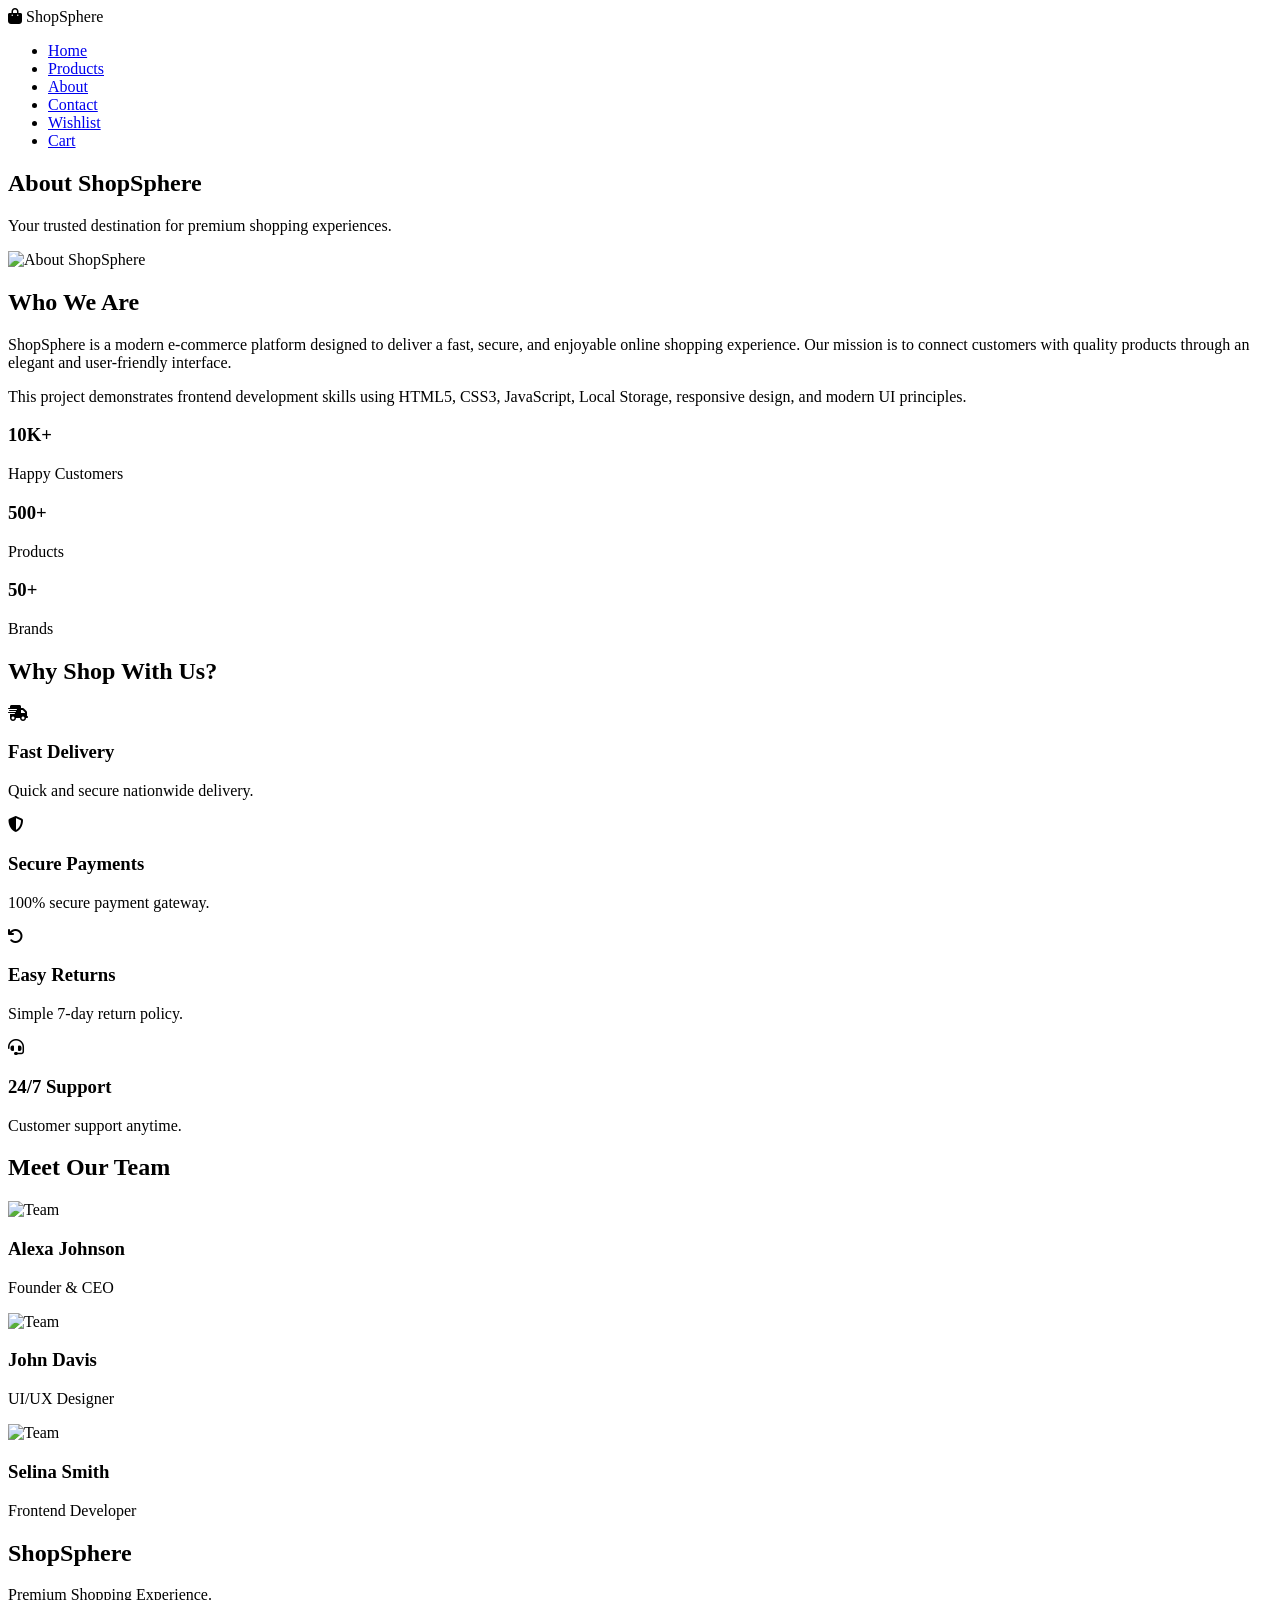
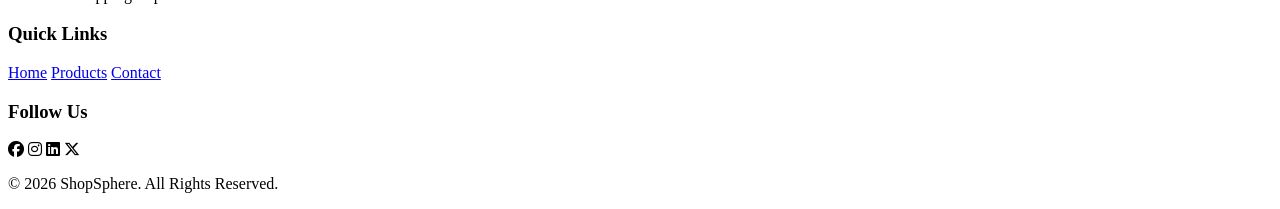
==== about.html @ de096b9e "Add files via upload" ====
<!DOCTYPE html>
<html lang="en">

<head>

    <meta charset="UTF-8">
    <meta name="viewport" content="width=device-width, initial-scale=1.0">

    <title>About Us | ShopSphere</title>

    <!-- Google Font -->
    <link href="https://fonts.googleapis.com/css2?family=Poppins:wght@300;400;500;600;700;800&display=swap" rel="stylesheet">

    <!-- Font Awesome -->
    <link rel="stylesheet"
    href="https://cdnjs.cloudflare.com/ajax/libs/font-awesome/6.6.0/css/all.min.css">

    <!-- CSS -->
    <link rel="stylesheet" href="css/style.css">
    <link rel="stylesheet" href="css/about.css">

</head>

<body>

<!-- Animated Background -->

<div class="gradient-bg">

    <div class="blob blob1"></div>
    <div class="blob blob2"></div>
    <div class="blob blob3"></div>

</div>

<!-- Navbar -->

<header>

<nav class="navbar">

<div class="logo">

<i class="fa-solid fa-bag-shopping"></i>

<span>ShopSphere</span>

</div>

<ul class="nav-links">

<li><a href="index.html">Home</a></li>

<li><a href="products.html">Products</a></li>

<li><a href="about.html" class="active">About</a></li>

<li><a href="contact.html">Contact</a></li>

<li><a href="wishlist.html">Wishlist</a></li>

<li><a href="cart.html">Cart</a></li>

</ul>

</nav>

</header>

<!-- Hero -->

<section class="about-hero">

<h1>About ShopSphere</h1>

<p>

Your trusted destination for premium shopping experiences.

</p>

</section>

<!-- About -->

<section class="about-container">

<div class="about-image">

<img
src="assets/about-shopping.jpg"
alt="About ShopSphere">

</div>

<div class="about-content">

<h2>Who We Are</h2>

<p>

ShopSphere is a modern e-commerce platform designed to deliver a fast, secure,
and enjoyable online shopping experience. Our mission is to connect customers
with quality products through an elegant and user-friendly interface.

</p>

<p>

This project demonstrates frontend development skills using HTML5, CSS3,
JavaScript, Local Storage, responsive design, and modern UI principles.

</p>

<div class="stats">

<div class="stat-card">

<h3>10K+</h3>

<p>Happy Customers</p>

</div>

<div class="stat-card">

<h3>500+</h3>

<p>Products</p>

</div>

<div class="stat-card">

<h3>50+</h3>

<p>Brands</p>

</div>

</div>

</div>

</section>

<!-- Features -->

<section class="features">

<h2 class="section-title">

Why Shop With Us?

</h2>

<div class="feature-grid">

<div class="feature-card">

<i class="fa-solid fa-truck-fast"></i>

<h3>Fast Delivery</h3>

<p>

Quick and secure nationwide delivery.

</p>

</div>

<div class="feature-card">

<i class="fa-solid fa-shield-halved"></i>

<h3>Secure Payments</h3>

<p>

100% secure payment gateway.

</p>

</div>

<div class="feature-card">

<i class="fa-solid fa-arrow-rotate-left"></i>

<h3>Easy Returns</h3>

<p>

Simple 7-day return policy.

</p>

</div>

<div class="feature-card">

<i class="fa-solid fa-headset"></i>

<h3>24/7 Support</h3>

<p>

Customer support anytime.

</p>

</div>

</div>

</section>

<!-- Team -->

<section class="team">

<h2 class="section-title">

Meet Our Team

</h2>

<div class="team-grid">

<div class="team-card">

<img src="assets/team1.png" alt="Team">

<h3>Alexa Johnson</h3>

<p>Founder & CEO</p>

</div>

<div class="team-card">

<img src="assets/team2.png" alt="Team">

<h3>John Davis</h3>

<p>UI/UX Designer</p>

</div>

<div class="team-card">

<img src="assets/team3.png" alt="Team">

<h3>Selina Smith</h3>

<p>Frontend Developer</p>

</div>

</div>

</section>

<!-- Footer -->

<footer>

<div class="footer-content">

<div>

<h2>ShopSphere</h2>

<p>

Premium Shopping Experience.

</p>

</div>

<div>

<h3>Quick Links</h3>

<a href="index.html">Home</a>

<a href="products.html">Products</a>

<a href="contact.html">Contact</a>

</div>

<div>

<h3>Follow Us</h3>

<i class="fab fa-facebook"></i>

<i class="fab fa-instagram"></i>

<i class="fab fa-linkedin"></i>

<i class="fab fa-x-twitter"></i>

</div>

</div>

<p class="copyright">

© 2026 ShopSphere. All Rights Reserved.

</p>

</footer>

</body>

</html>
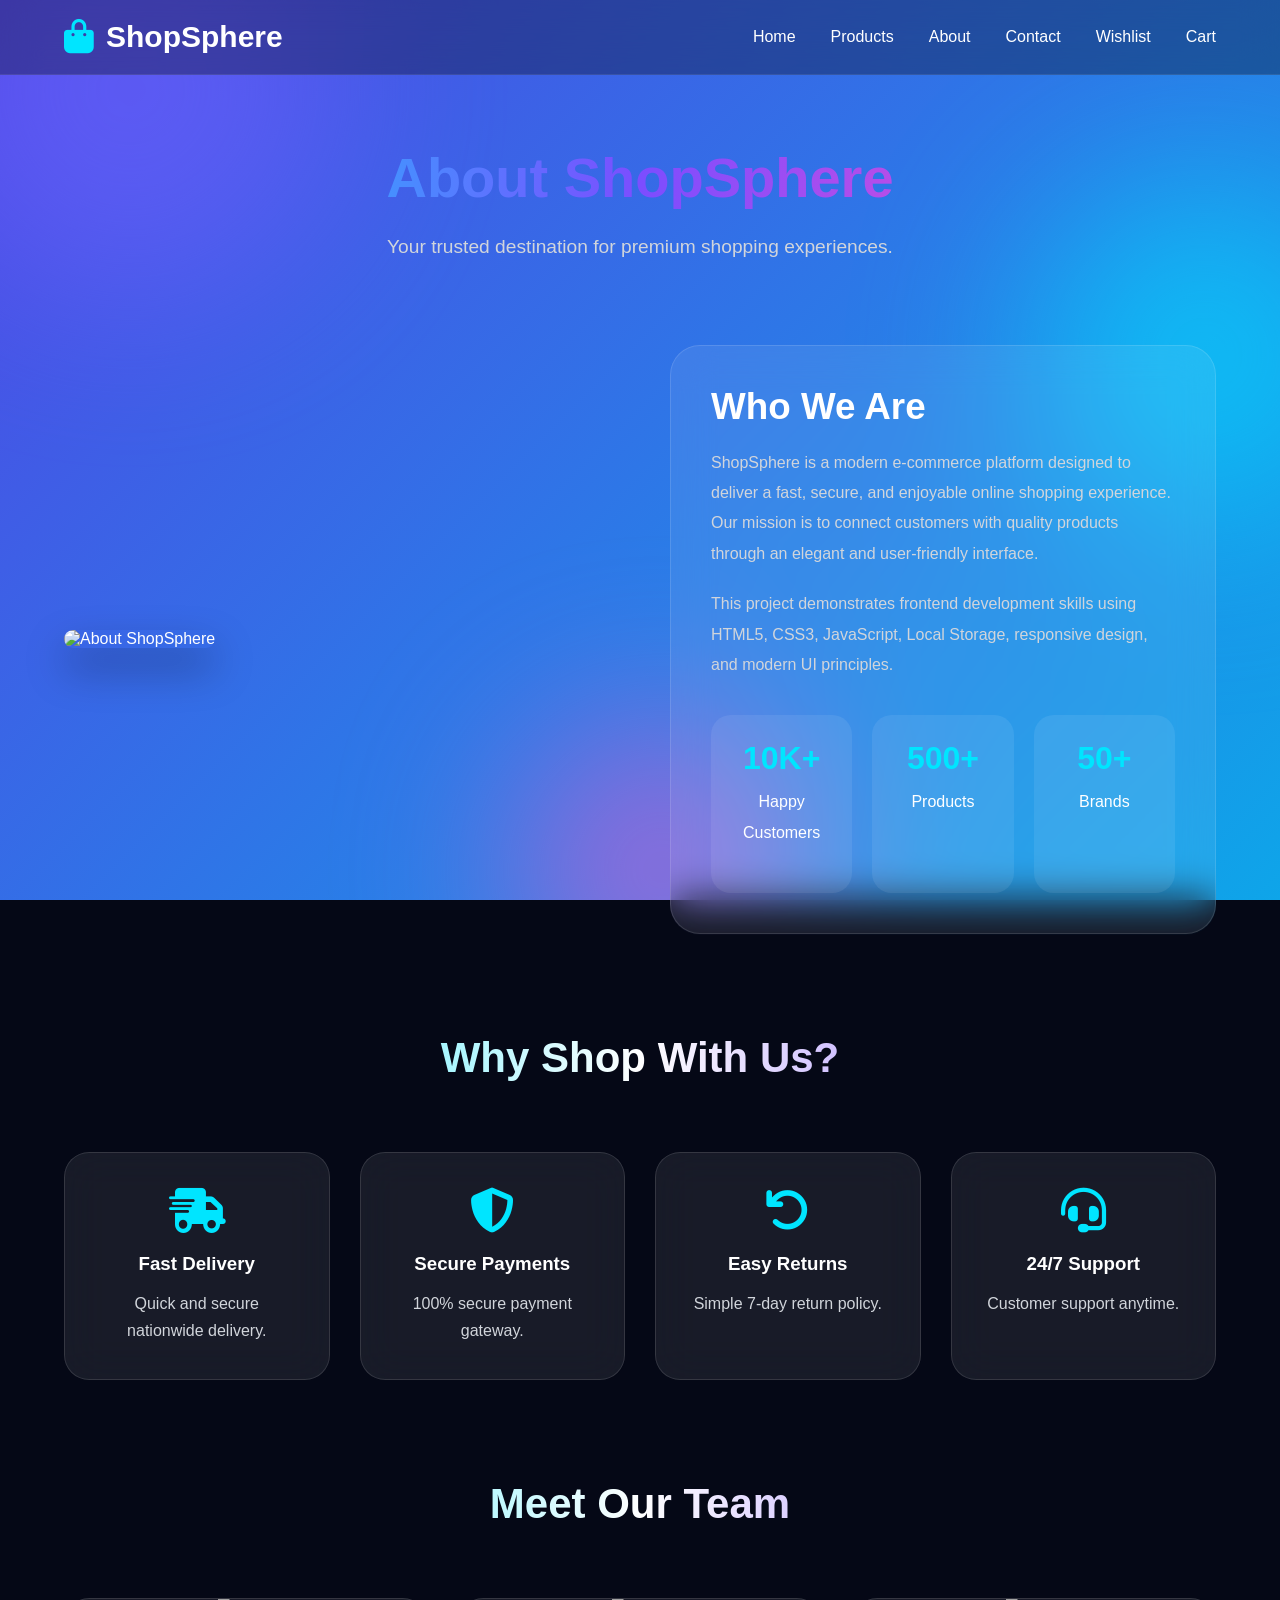
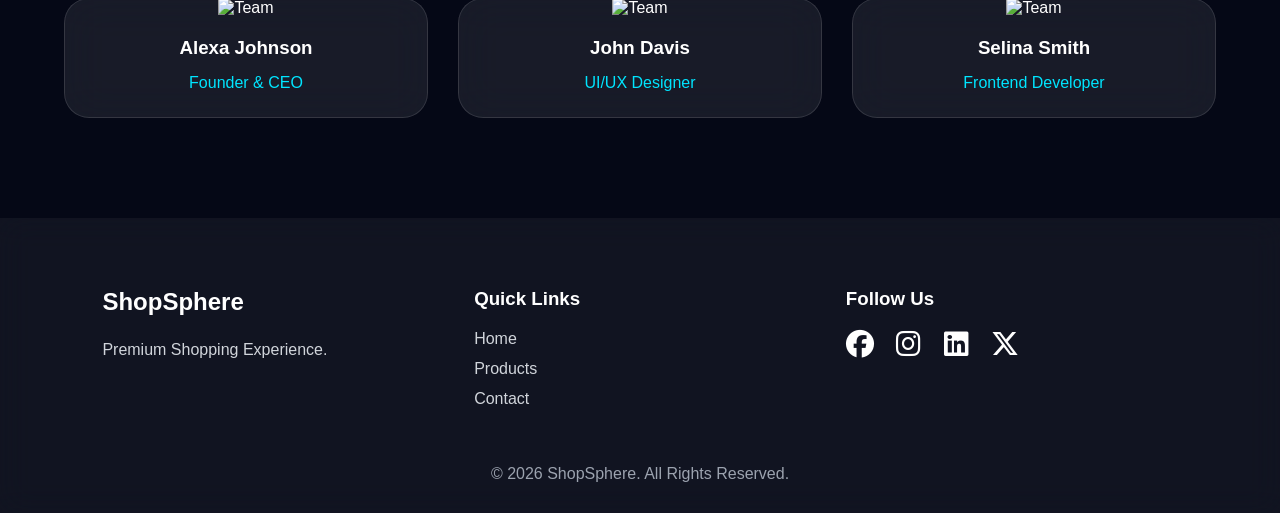
==== commit f694b36f: "Update about.html" ====
--- a/about.html
+++ b/about.html
@@ -16,8 +16,8 @@
     href="https://cdnjs.cloudflare.com/ajax/libs/font-awesome/6.6.0/css/all.min.css">
 
     <!-- CSS -->
-    <link rel="stylesheet" href="css/style.css">
-    <link rel="stylesheet" href="css/about.css">
+    <link rel="stylesheet" href="style.css">
+    <link rel="stylesheet" href="about.css">
 
 </head>
 
@@ -318,4 +318,4 @@
 
 </body>
 
-</html>+</html>
--- a/style.css
+++ b/style.css
@@ -0,0 +1,563 @@
+/* ===========================
+   GOOGLE FONTS
+=========================== */
+
+@import url('https://fonts.googleapis.com/css2?family=Poppins:wght@300;400;500;600;700;800&display=swap');
+
+/* ===========================
+   CSS VARIABLES
+=========================== */
+
+:root{
+
+--primary:#6C63FF;
+--secondary:#7F5AF0;
+--accent:#00E5FF;
+
+--dark:#0F172A;
+--dark2:#111827;
+
+--light:#ffffff;
+--text:#E5E7EB;
+
+--glass:rgba(255,255,255,.08);
+
+--shadow:0 20px 40px rgba(0,0,0,.35);
+
+}
+
+/* ===========================
+   RESET
+=========================== */
+
+*{
+
+margin:0;
+padding:0;
+box-sizing:border-box;
+
+}
+
+html{
+
+scroll-behavior:smooth;
+
+}
+
+body{
+
+font-family:'Poppins',sans-serif;
+background:#050816;
+overflow-x:hidden;
+color:var(--light);
+
+}
+
+/* ===========================
+   ANIMATED BACKGROUND
+=========================== */
+
+.gradient-bg{
+
+position:fixed;
+
+width:100%;
+height:100%;
+
+top:0;
+left:0;
+
+overflow:hidden;
+
+z-index:-100;
+
+background:linear-gradient(-45deg,
+#0f172a,
+#111827,
+#1d4ed8,
+#7c3aed,
+#0ea5e9,
+#4f46e5);
+
+background-size:500% 500%;
+
+animation:bgMove 18s ease infinite;
+
+}
+
+@keyframes bgMove{
+
+0%{background-position:0% 50%;}
+50%{background-position:100% 50%;}
+100%{background-position:0% 50%;}
+
+}
+
+/* ===========================
+   FLOATING BLOBS
+=========================== */
+
+.blob{
+
+position:absolute;
+
+border-radius:50%;
+
+filter:blur(90px);
+
+opacity:.55;
+
+animation:float 14s infinite ease-in-out;
+
+}
+
+.blob1{
+
+width:420px;
+height:420px;
+
+background:#6C63FF;
+
+top:-120px;
+left:-80px;
+
+}
+
+.blob2{
+
+width:350px;
+height:350px;
+
+background:#00E5FF;
+
+right:-100px;
+top:180px;
+
+animation-delay:2s;
+
+}
+
+.blob3{
+
+width:300px;
+height:300px;
+
+background:#FF4ECD;
+
+bottom:-120px;
+left:40%;
+
+animation-delay:5s;
+
+}
+
+@keyframes float{
+
+0%{
+
+transform:translateY(0px) rotate(0deg);
+
+}
+
+50%{
+
+transform:translateY(-45px) rotate(180deg);
+
+}
+
+100%{
+
+transform:translateY(0px) rotate(360deg);
+
+}
+
+}
+
+/* ===========================
+   NAVBAR
+=========================== */
+
+header{
+
+position:sticky;
+
+top:0;
+
+z-index:999;
+
+backdrop-filter:blur(18px);
+
+background:rgba(8,10,30,.35);
+
+border-bottom:1px solid rgba(255,255,255,.08);
+
+}
+
+.navbar{
+
+width:90%;
+max-width:1400px;
+
+margin:auto;
+
+display:flex;
+
+align-items:center;
+
+justify-content:space-between;
+
+padding:20px 0;
+
+}
+
+.logo{
+
+display:flex;
+
+align-items:center;
+
+gap:12px;
+
+font-size:30px;
+
+font-weight:700;
+
+color:white;
+
+}
+
+.logo i{
+
+font-size:34px;
+
+color:#00E5FF;
+
+}
+
+/* ===========================
+   NAVIGATION
+=========================== */
+
+.nav-links{
+
+display:flex;
+
+gap:35px;
+
+list-style:none;
+
+}
+
+.nav-links a{
+
+text-decoration:none;
+
+font-weight:500;
+
+color:white;
+
+transition:.4s;
+
+position:relative;
+
+}
+
+.nav-links a:hover{
+
+color:#00E5FF;
+
+}
+
+.nav-links a::after{
+
+content:"";
+
+position:absolute;
+
+left:0;
+bottom:-8px;
+
+height:2px;
+
+width:0;
+
+background:#00E5FF;
+
+transition:.4s;
+
+}
+
+.nav-links a:hover::after{
+
+width:100%;
+
+}
+
+/* ===========================
+   NAV ICONS
+=========================== */
+
+.nav-icons{
+
+display:flex;
+
+align-items:center;
+
+gap:22px;
+
+}
+
+.nav-icons a{
+
+color:white;
+
+font-size:22px;
+
+transition:.3s;
+
+}
+
+.nav-icons a:hover{
+
+transform:scale(1.2);
+
+color:#00E5FF;
+
+}
+
+#theme-toggle{
+
+width:45px;
+
+height:45px;
+
+border:none;
+
+border-radius:50%;
+
+cursor:pointer;
+
+background:rgba(255,255,255,.1);
+
+color:white;
+
+transition:.4s;
+
+}
+
+#theme-toggle:hover{
+
+background:#6C63FF;
+
+transform:rotate(180deg);
+
+}
+
+/* ===========================
+   BUTTONS
+=========================== */
+
+.btn{
+
+display:inline-block;
+
+padding:15px 35px;
+
+border-radius:40px;
+
+background:linear-gradient(135deg,#6C63FF,#00E5FF);
+
+color:white;
+
+font-weight:600;
+
+text-decoration:none;
+
+transition:.4s;
+
+box-shadow:0 12px 30px rgba(0,229,255,.25);
+
+}
+
+.btn:hover{
+
+transform:translateY(-5px);
+
+box-shadow:0 20px 40px rgba(0,229,255,.35);
+
+}
+
+.secondary{
+
+background:transparent;
+
+border:2px solid white;
+
+margin-left:15px;
+
+}
+
+.secondary:hover{
+
+background:white;
+
+color:#111827;
+
+}
+
+/* ===========================
+   SECTION TITLE
+=========================== */
+
+.section-title{
+
+text-align:center;
+
+font-size:42px;
+
+margin-bottom:70px;
+
+font-weight:700;
+
+background:linear-gradient(90deg,#00E5FF,#ffffff,#7C4DFF);
+
+-webkit-background-clip:text;
+
+-webkit-text-fill-color:transparent;
+
+}
+
+/* ===========================
+   GLASS CARD
+=========================== */
+
+.glass-card{
+
+background:rgba(255,255,255,.08);
+
+border:1px solid rgba(255,255,255,.12);
+
+backdrop-filter:blur(18px);
+
+border-radius:25px;
+
+box-shadow:var(--shadow);
+
+}
+
+/* ===========================
+   FOOTER
+=========================== */
+
+footer{
+
+margin-top:100px;
+
+background:rgba(255,255,255,.05);
+
+backdrop-filter:blur(15px);
+
+padding:70px 8% 30px;
+
+}
+
+.footer-content{
+
+display:grid;
+
+grid-template-columns:repeat(auto-fit,minmax(220px,1fr));
+
+gap:40px;
+
+}
+
+.footer-content h2,
+.footer-content h3{
+
+margin-bottom:20px;
+
+}
+
+.footer-content p{
+
+color:#d1d5db;
+
+line-height:1.7;
+
+}
+
+.footer-content a{
+
+display:block;
+
+text-decoration:none;
+
+margin:12px 0;
+
+color:#d1d5db;
+
+transition:.3s;
+
+}
+
+.footer-content a:hover{
+
+color:#00E5FF;
+
+padding-left:8px;
+
+}
+
+.footer-content i{
+
+font-size:28px;
+
+margin-right:18px;
+
+cursor:pointer;
+
+transition:.3s;
+
+}
+
+.footer-content i:hover{
+
+transform:translateY(-5px);
+
+color:#00E5FF;
+
+}
+
+.copyright{
+
+margin-top:45px;
+
+text-align:center;
+
+color:#9CA3AF;
+
+}
+
+/* ===========================
+   SCROLLBAR
+=========================== */
+
+::-webkit-scrollbar{
+
+width:10px;
+
+}
+
+::-webkit-scrollbar-track{
+
+background:#111827;
+
+}
+
+::-webkit-scrollbar-thumb{
+
+background:linear-gradient(#6C63FF,#00E5FF);
+
+border-radius:30px;
+
+}
--- a/about.css
+++ b/about.css
@@ -0,0 +1,382 @@
+/* ==========================================
+   ABOUT PAGE
+========================================== */
+
+/* Hero */
+
+.about-hero{
+
+    width:90%;
+    max-width:1400px;
+
+    margin:70px auto 50px;
+
+    text-align:center;
+
+}
+
+.about-hero h1{
+
+    font-size:3.5rem;
+
+    margin-bottom:20px;
+
+    background:linear-gradient(90deg,#00E5FF,#7C4DFF,#FF4ECD);
+
+    -webkit-background-clip:text;
+    background-clip:text;
+
+    color:transparent;
+
+    -webkit-text-fill-color:transparent;
+
+}
+
+.about-hero p{
+
+    color:#d1d5db;
+
+    font-size:1.2rem;
+
+    max-width:700px;
+
+    margin:auto;
+
+    line-height:1.8;
+
+}
+
+/* About Section */
+
+.about-container{
+
+    width:90%;
+    max-width:1400px;
+
+    margin:80px auto;
+
+    display:grid;
+
+    grid-template-columns:1fr 1fr;
+
+    gap:60px;
+
+    align-items:center;
+
+}
+
+/* Image */
+
+.about-image img{
+
+    width:100%;
+
+    border-radius:30px;
+
+    transition:.4s;
+
+    box-shadow:0 20px 40px rgba(0,0,0,.35);
+
+}
+
+.about-image img:hover{
+
+    transform:scale(1.04);
+
+}
+
+/* Content */
+
+.about-content{
+
+    background:rgba(255,255,255,.08);
+
+    backdrop-filter:blur(20px);
+
+    border:1px solid rgba(255,255,255,.12);
+
+    border-radius:30px;
+
+    padding:40px;
+
+}
+
+.about-content h2{
+
+    color:#fff;
+
+    font-size:2.3rem;
+
+    margin-bottom:20px;
+
+}
+
+.about-content p{
+
+    color:#d1d5db;
+
+    line-height:1.9;
+
+    margin-bottom:20px;
+
+}
+
+/* Stats */
+
+.stats{
+
+    display:grid;
+
+    grid-template-columns:repeat(3,1fr);
+
+    gap:20px;
+
+    margin-top:35px;
+
+}
+
+.stat-card{
+
+    background:rgba(255,255,255,.08);
+
+    border-radius:20px;
+
+    padding:25px;
+
+    text-align:center;
+
+    transition:.35s;
+
+}
+
+.stat-card:hover{
+
+    transform:translateY(-8px);
+
+}
+
+.stat-card h3{
+
+    color:#00E5FF;
+
+    font-size:2rem;
+
+    margin-bottom:10px;
+
+}
+
+.stat-card p{
+
+    color:#fff;
+
+}
+
+/* Features */
+
+.features{
+
+    width:90%;
+
+    max-width:1400px;
+
+    margin:100px auto;
+
+}
+
+.feature-grid{
+
+    display:grid;
+
+    grid-template-columns:repeat(auto-fit,minmax(250px,1fr));
+
+    gap:30px;
+
+    margin-top:50px;
+
+}
+
+.feature-card{
+
+    background:rgba(255,255,255,.08);
+
+    backdrop-filter:blur(20px);
+
+    border:1px solid rgba(255,255,255,.12);
+
+    border-radius:25px;
+
+    padding:35px;
+
+    text-align:center;
+
+    transition:.35s;
+
+}
+
+.feature-card:hover{
+
+    transform:translateY(-10px);
+
+}
+
+.feature-card i{
+
+    font-size:45px;
+
+    color:#00E5FF;
+
+    margin-bottom:20px;
+
+}
+
+.feature-card h3{
+
+    color:white;
+
+    margin-bottom:15px;
+
+}
+
+.feature-card p{
+
+    color:#d1d5db;
+
+    line-height:1.7;
+
+}
+
+/* Team */
+
+.team{
+
+    width:90%;
+
+    max-width:1400px;
+
+    margin:100px auto;
+
+}
+
+.team-grid{
+
+    display:grid;
+
+    grid-template-columns:repeat(auto-fit,minmax(260px,1fr));
+
+    gap:30px;
+
+    margin-top:50px;
+
+}
+
+.team-card{
+
+    background:rgba(255,255,255,.08);
+
+    backdrop-filter:blur(20px);
+
+    border-radius:25px;
+
+    overflow:hidden;
+
+    border:1px solid rgba(255,255,255,.12);
+
+    text-align:center;
+
+    transition:.35s;
+
+}
+
+.team-card:hover{
+
+    transform:translateY(-10px);
+
+}
+
+.team-card img{
+
+    width:100%;
+
+    height:280px;
+
+    object-fit:cover;
+
+}
+
+.team-card h3{
+
+    color:white;
+
+    margin-top:20px;
+
+}
+
+.team-card p{
+
+    color:#00E5FF;
+
+    margin:15px 0 25px;
+
+}
+
+/* Responsive */
+
+@media(max-width:992px){
+
+.about-container{
+
+grid-template-columns:1fr;
+
+}
+
+.stats{
+
+grid-template-columns:1fr;
+
+}
+
+}
+
+@media(max-width:768px){
+
+.about-hero h1{
+
+font-size:2.5rem;
+
+}
+
+.about-content{
+
+padding:25px;
+
+}
+
+.feature-grid{
+
+grid-template-columns:1fr;
+
+}
+
+.team-grid{
+
+grid-template-columns:1fr;
+
+}
+
+}
+
+@media(max-width:480px){
+
+.about-hero{
+
+margin-top:40px;
+
+}
+
+.about-content h2{
+
+font-size:2rem;
+
+}
+
+}
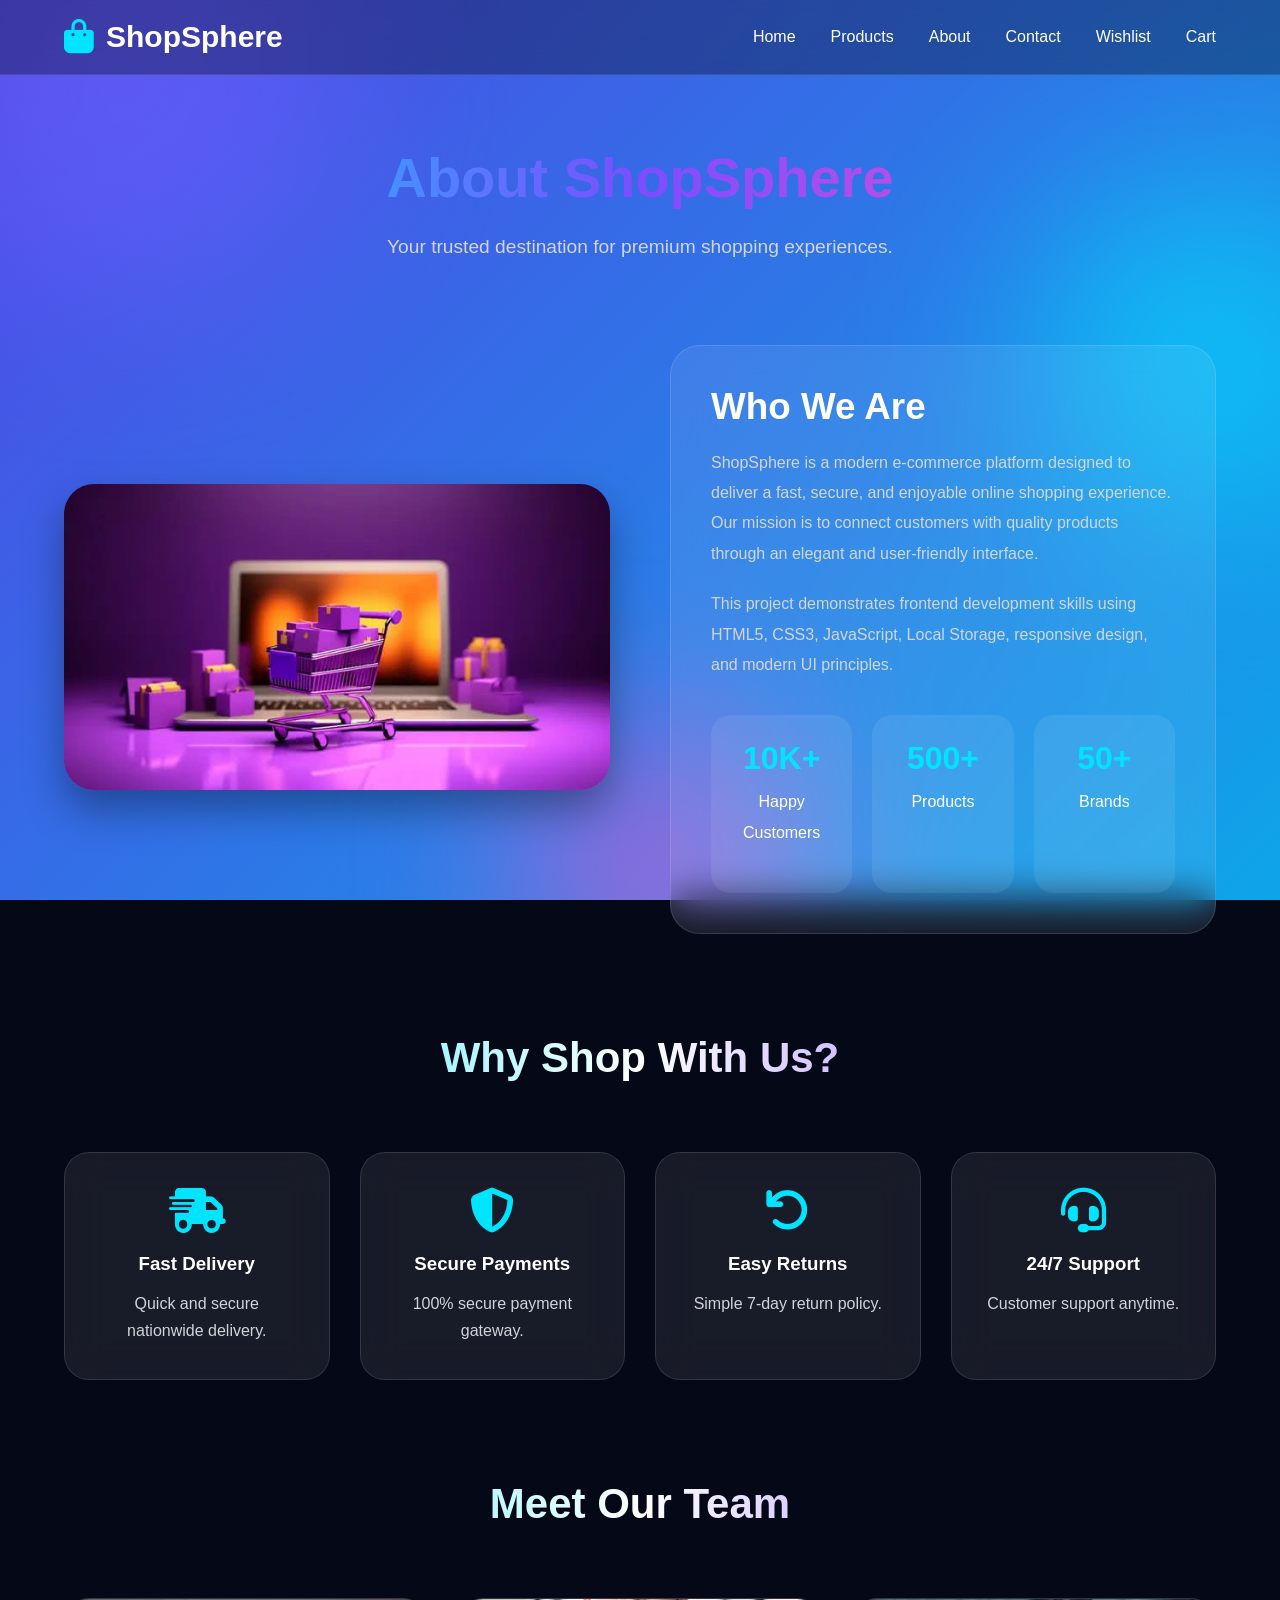
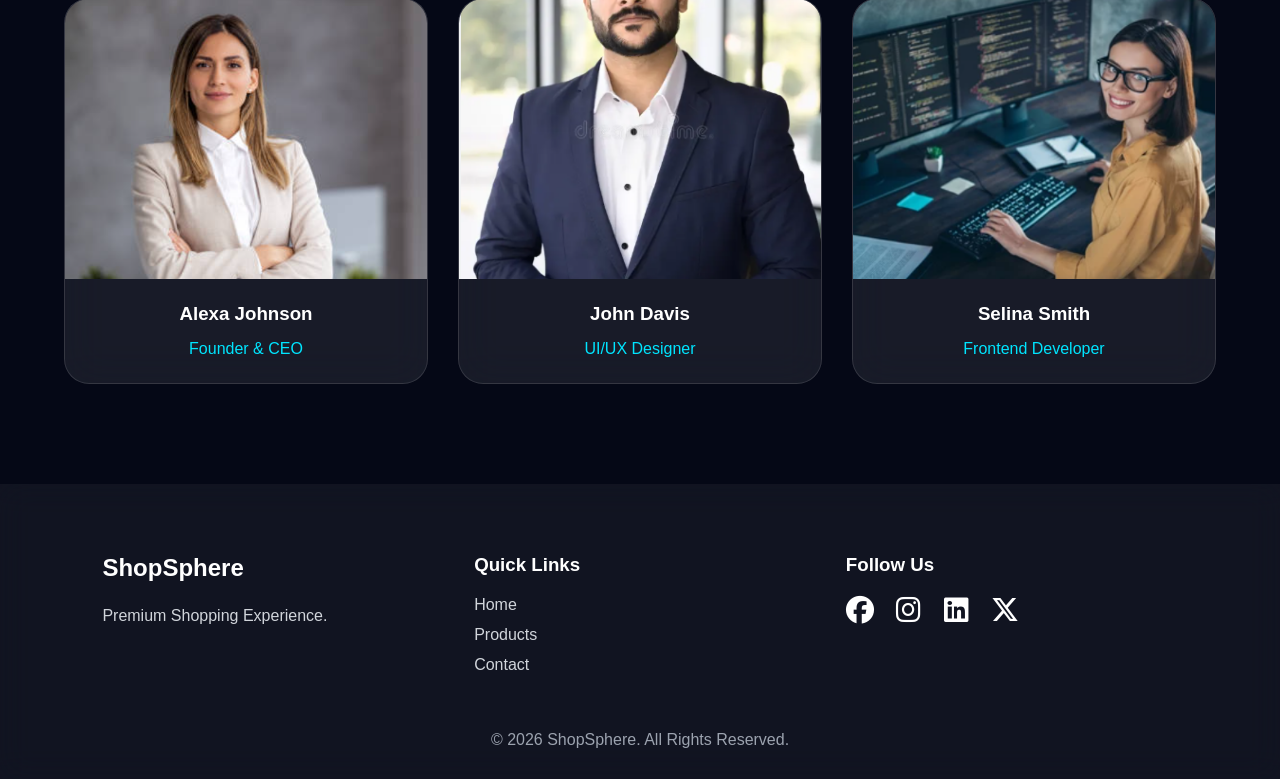
==== commit 97f45dbd: "Update about.html" ====
--- a/about.html
+++ b/about.html
@@ -88,7 +88,7 @@
 <div class="about-image">
 
 <img
-src="assets/about-shopping.jpg"
+src="about-shopping.jpg"
 alt="About ShopSphere">
 
 </div>
@@ -230,7 +230,7 @@
 
 <div class="team-card">
 
-<img src="assets/team1.png" alt="Team">
+<img src="team1.png" alt="Team">
 
 <h3>Alexa Johnson</h3>
 
@@ -240,7 +240,7 @@
 
 <div class="team-card">
 
-<img src="assets/team2.png" alt="Team">
+<img src="team2.png" alt="Team">
 
 <h3>John Davis</h3>
 
@@ -250,7 +250,7 @@
 
 <div class="team-card">
 
-<img src="assets/team3.png" alt="Team">
+<img src="team3.png" alt="Team">
 
 <h3>Selina Smith</h3>
 
